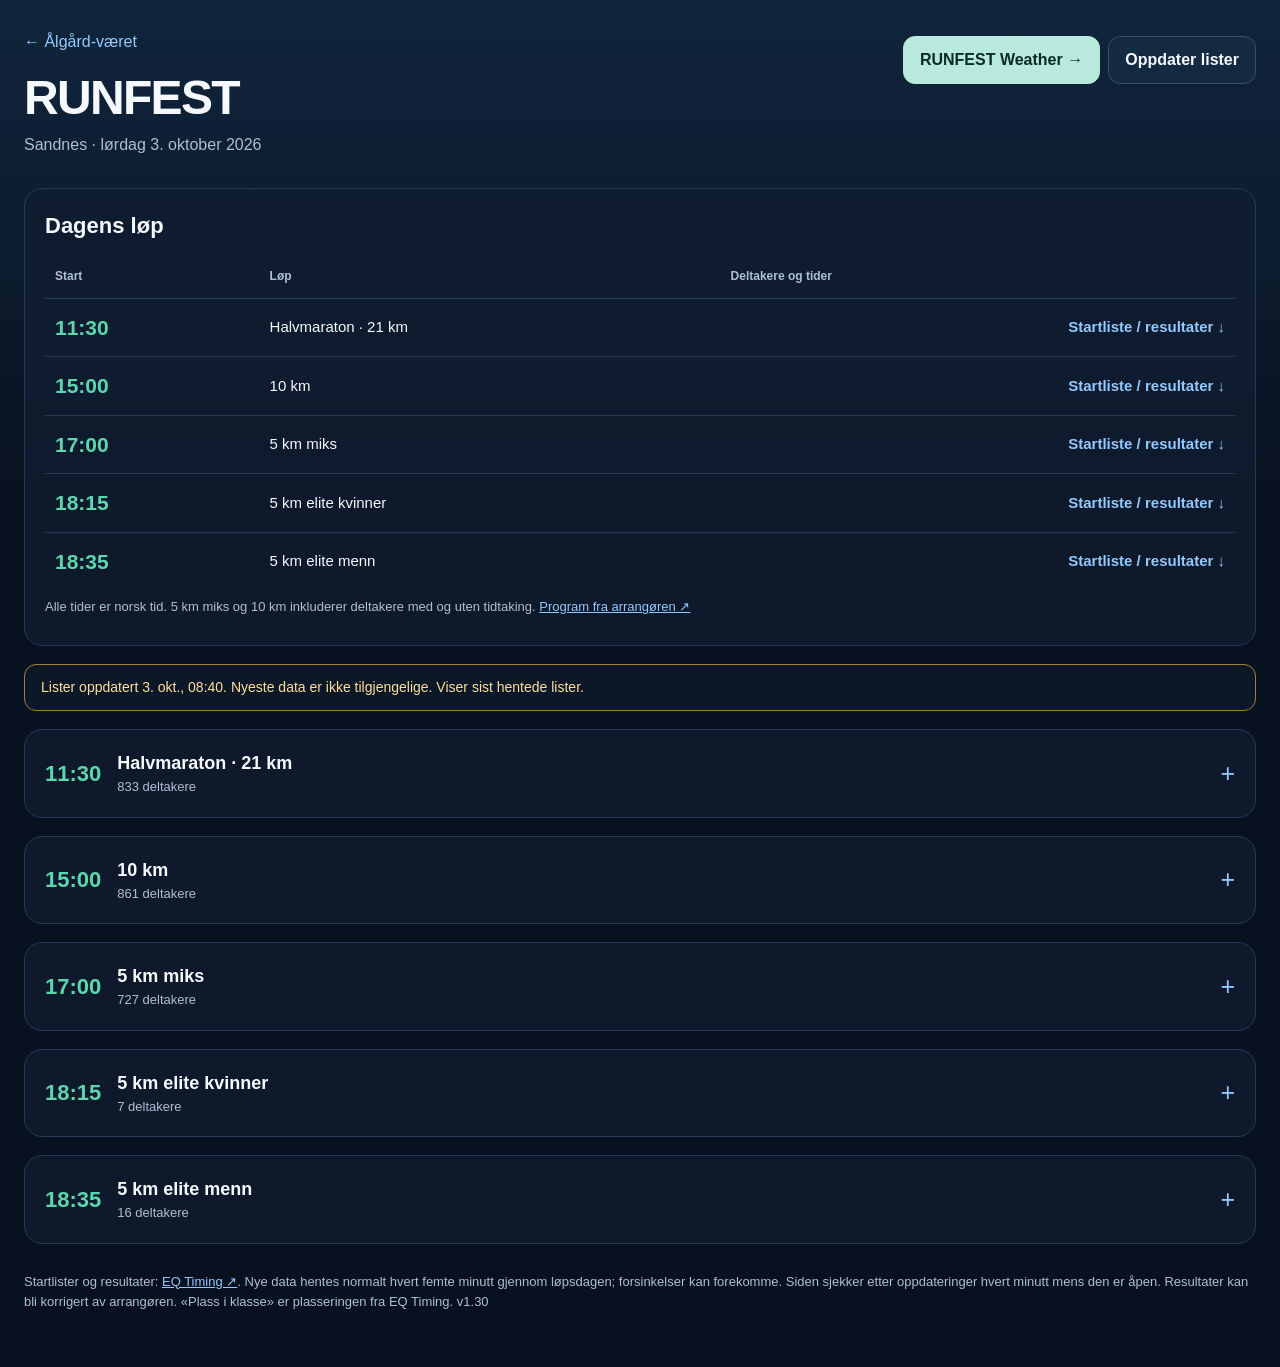
==== index.html @ 770863f0 "Publish RUNFEST schedule, results and hourly weather on runfest.didwell.no" ====
<!doctype html>
<html lang="nb">
<head>
  <meta charset="utf-8">
  <meta name="viewport" content="width=device-width, initial-scale=1, viewport-fit=cover">
  <meta name="theme-color" content="#08111f">
  <meta name="description" content="RUNFEST i Sandnes 3. oktober 2026: program, startlister, resultater og timevarsel.">
  <title>RUNFEST · DidWell</title>
  <link rel="icon" href="favicon-32.png">
  <link rel="stylesheet" href="runfest.css?v=1.29">
</head>
<body>
<main class="wrap">
  <header>
    <div><a class="back" href="https://weather.didwell.no/">← Ålgård-været</a><h1>RUNFEST</h1><p>Sandnes · lørdag 3. oktober 2026</p></div>
    <nav class="actions" aria-label="RUNFEST"><a class="btn primary" href="weather.html">RUNFEST Weather →</a><button class="btn" id="refresh" type="button">Oppdater lister</button></nav>
  </header>
  <section class="panel">
    <div class="table-wrap"><table class="schedule"><caption>Dagens løp</caption><thead><tr><th scope="col">Start</th><th scope="col">Løp</th><th scope="col">Deltakere og tider</th></tr></thead><tbody>
      <tr><td>11:30</td><td>Halvmaraton · 21 km</td><td><a href="#half">Startliste / resultater ↓</a></td></tr>
      <tr><td>15:00</td><td>10 km</td><td><a href="#10k">Startliste / resultater ↓</a></td></tr>
      <tr><td>17:00</td><td>5 km miks</td><td><a href="#5k">Startliste / resultater ↓</a></td></tr>
      <tr><td>18:15</td><td>5 km elite kvinner</td><td><a href="#women">Startliste / resultater ↓</a></td></tr>
      <tr><td>18:35</td><td>5 km elite menn</td><td><a href="#men">Startliste / resultater ↓</a></td></tr>
    </tbody></table></div>
    <p class="note">Alle tider er norsk tid. 5 km miks og 10 km inkluderer deltakere med og uten tidtaking. <a href="https://www.runfestnorway.com/no/runners-info" target="_blank" rel="noopener">Program fra arrangøren ↗</a></p>
  </section>
  <div id="status" class="status" role="status">Henter startlister og resultater …</div>
  <div id="races"></div>
  <noscript><p>Slå på JavaScript for å vise startlistene, eller <a href="https://live.eqtiming.com/80878">åpne EQ Timing</a>.</p></noscript>
  <footer>Startlister og resultater: <a href="https://live.eqtiming.com/80878" target="_blank" rel="noopener">EQ Timing ↗</a>. Nye data hentes normalt hvert femte minutt gjennom løpsdagen; forsinkelser kan forekomme. Siden sjekker etter oppdateringer hvert minutt mens den er åpen. Resultater kan bli korrigert av arrangøren. «Plass i klasse» er plasseringen fra EQ Timing. v1.30</footer>
</main>
<script src="runfest.js?v=1.29"></script>
</body>
</html>
---- runfest.css ----
:root{color-scheme:dark;--bg:#08111f;--panel:#101d30;--line:#263a58;--text:#f5f8fc;--muted:#afbed2;--accent:#92c9ff;--good:#5bd6ad}
*{box-sizing:border-box}body{margin:0;background:linear-gradient(180deg,#10253c,#08111f 520px);color:var(--text);font:16px/1.5 -apple-system,BlinkMacSystemFont,"Segoe UI",Roboto,Arial,sans-serif}a{color:var(--accent)}.wrap{max-width:1400px;margin:auto;padding:24px}header{display:flex;justify-content:space-between;align-items:flex-start;gap:20px;flex-wrap:wrap;margin-bottom:24px}h1{font-size:clamp(32px,5vw,48px);line-height:1.1;letter-spacing:-.035em;margin:12px 0 8px}h2{font-size:22px;line-height:1.25;margin:0}p{margin:7px 0;color:var(--muted)}.eyebrow{font-size:12px;text-transform:uppercase;letter-spacing:.14em;color:var(--good);font-weight:700}.back{text-decoration:none;display:inline-block;padding:6px 0}.actions{display:flex;gap:8px;flex-wrap:wrap;margin-top:12px}.btn{display:inline-flex;align-items:center;justify-content:center;background:#142a43;border:1px solid #36516d;border-radius:12px;padding:11px 16px;color:var(--text);font:inherit;font-weight:650;text-decoration:none;cursor:pointer}.btn.primary{background:#b9e8dc;border-color:#b9e8dc;color:#082c26}.btn:hover{filter:brightness(1.12)}button:disabled{opacity:.6;cursor:wait}a:focus-visible,button:focus-visible,input:focus-visible,summary:focus-visible{outline:2px solid var(--accent);outline-offset:4px}.status{padding:12px 16px;border:1px solid var(--line);border-radius:12px;background:rgba(16,29,48,.6);color:var(--muted);font-size:14px;margin-bottom:18px}.status.error{color:#ffd6da;border-color:#aa4d57}.status.stale{color:#ffdf98;border-color:#a48037}.panel{background:rgba(16,29,48,.75);border:1px solid var(--line);border-radius:18px;padding:20px;margin:0 0 18px;min-width:0}.table-wrap{overflow:auto}table{width:100%;border-collapse:collapse;text-align:left;font-variant-numeric:tabular-nums}th{font-size:12px;font-weight:650;color:var(--muted)}th,td{padding:13px 10px;border-bottom:1px solid var(--line);vertical-align:middle}td{font-size:15px}tr:last-child td{border-bottom:0}.schedule td:first-child{font-size:21px;font-weight:700;color:var(--good);white-space:nowrap}.schedule td:last-child{text-align:right}.schedule a{font-weight:600;text-decoration:none}.schedule caption{text-align:left;padding-bottom:12px;font-size:22px;font-weight:650}.note,footer{font-size:13px;line-height:1.6;color:var(--muted)}footer{padding:10px 0 30px}.race{padding:0;overflow:hidden}.race summary{display:flex;align-items:center;gap:16px;padding:20px;cursor:pointer;list-style:none}.race summary::-webkit-details-marker{display:none}.race summary::after{content:'+';margin-left:auto;font-size:25px;color:var(--accent)}.race[open] summary::after{content:'−'}.race .time{font-weight:750;color:var(--good);font-size:22px}.race .summary-label{font-weight:700;font-size:18px}.race .count{display:block;font-size:13px;font-weight:400;color:var(--muted)}.race-content{padding:0 20px 18px}.race table{min-width:690px}.race td:nth-child(2){font-weight:650}.race .table-wrap{max-height:620px}.race thead{position:sticky;top:0;background:#101d30;z-index:1}.race input{background:#081523;border:1px solid #36516d;border-radius:10px;color:var(--text);padding:11px 12px;font:inherit;width:min(100%,440px);margin:0 0 10px}.completed{color:var(--good)}.weather th,.weather td{text-align:right;white-space:nowrap}.weather th:first-child,.weather td:first-child{text-align:left}.weather th{font-size:13px}.weather td{font-size:16px}.weather .current{background:rgba(91,214,173,.1)}.weather .current td:first-child{color:var(--good);font-weight:700}.arrow{display:inline-block;font-size:23px;color:var(--accent);margin-right:8px;line-height:1;vertical-align:middle;transform-origin:center}.degree{display:inline-block;min-width:39px}.weather caption{text-align:left;font-size:18px;font-weight:650;padding:0 0 15px}.weather th small{display:block;font-weight:400}.empty{color:var(--muted);padding:18px 0}
@media(max-width:650px){.wrap{padding:14px}header{gap:8px}.actions{margin-top:4px}.panel{padding:13px}.race{padding:0}.race summary{padding:16px 13px;gap:12px}.race-content{padding:0 13px 14px}.race .summary-label{font-size:16px}.schedule td{padding:12px 5px;font-size:14px}.schedule td:first-child{font-size:19px}.schedule td:last-child{font-size:12px}.weather th,.weather td{padding:12px 5px}.weather th{font-size:10px}.weather td{font-size:12px}.arrow{font-size:20px;margin-right:3px}.degree{min-width:30px}.weather-panel{padding:12px 6px}.weather caption{padding-left:7px}.note{font-size:12px}.btn{font-size:14px;padding:10px 13px}}
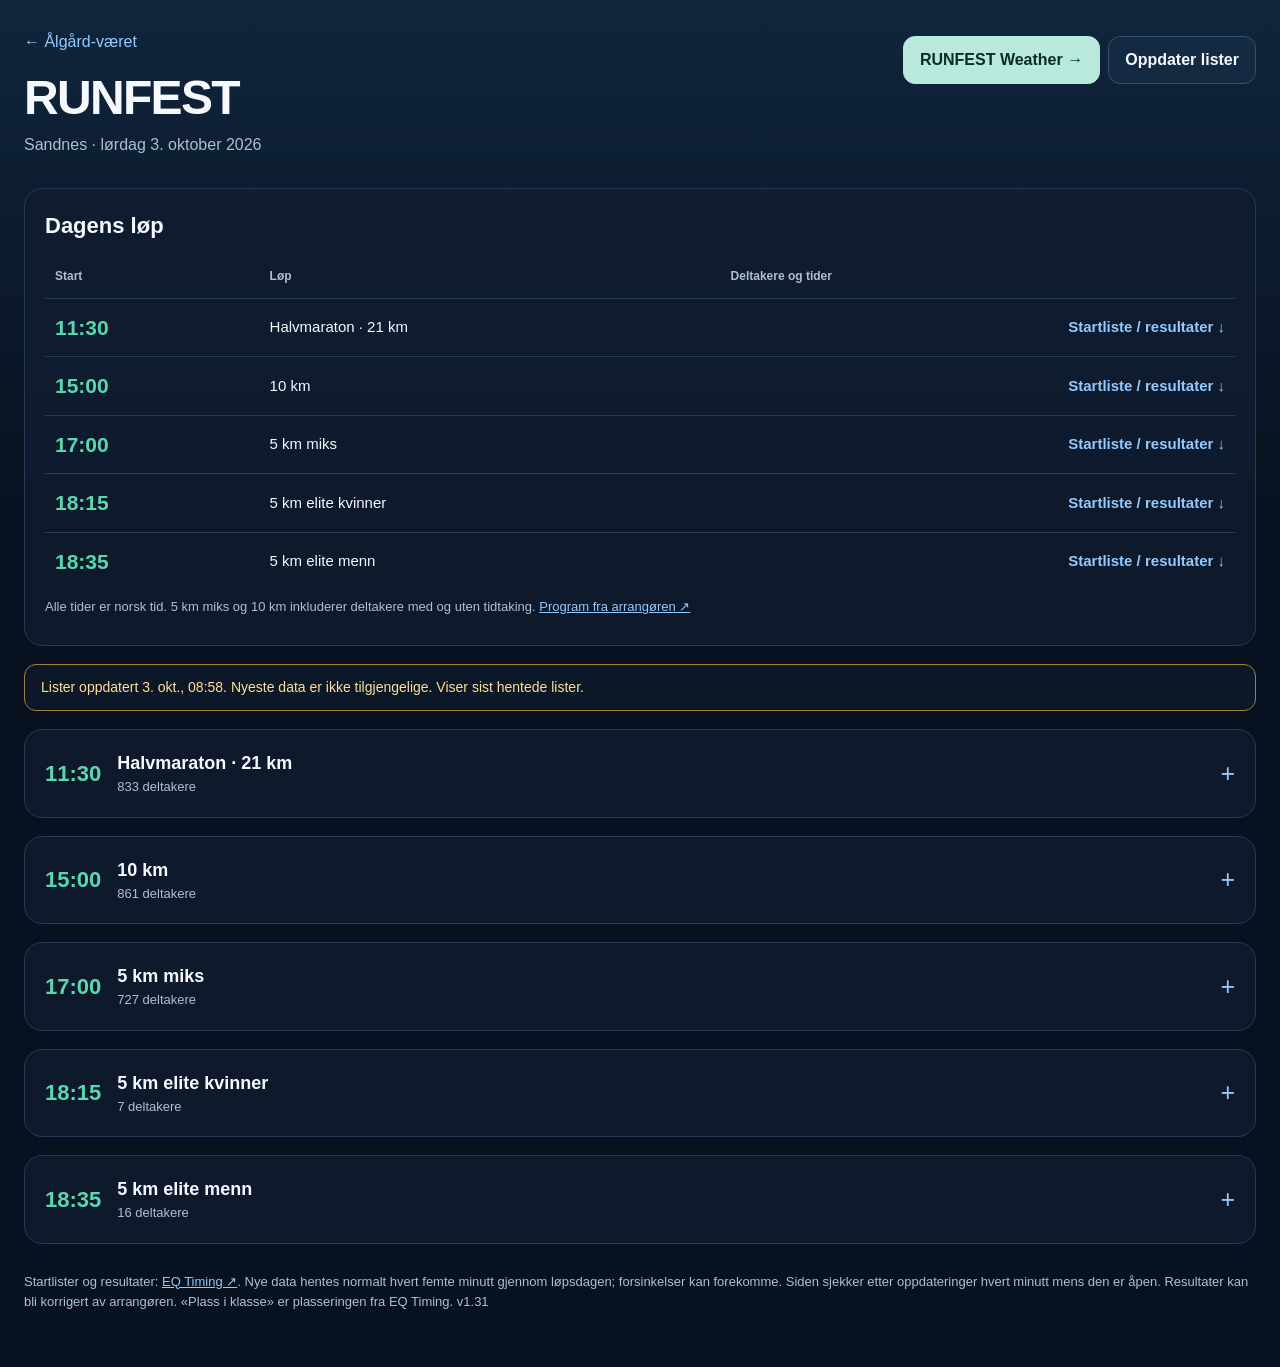
==== commit e8f1e80b: "Add RUNFEST sharing preview and square iPhone/Android home-screen icons (v1.31)" ====
--- a/index.html
+++ b/index.html
@@ -6,8 +6,34 @@
   <meta name="theme-color" content="#08111f">
   <meta name="description" content="RUNFEST i Sandnes 3. oktober 2026: program, startlister, resultater og timevarsel.">
   <title>RUNFEST · DidWell</title>
-  <link rel="icon" href="favicon-32.png">
+  <link rel="icon" type="image/png" sizes="32x32" href="/favicon-32.png?v=1.31">
+  <link rel="icon" type="image/png" sizes="48x48" href="/favicon-48.png?v=1.31">
+  <link rel="apple-touch-icon" sizes="180x180" href="/apple-touch-icon.png?v=1.31">
+  <link rel="manifest" href="/site.webmanifest?v=1.31">
+  <meta name="application-name" content="RUNFEST">
+  <meta name="apple-mobile-web-app-title" content="RUNFEST">
+  <meta name="apple-mobile-web-app-capable" content="yes">
+  <meta name="mobile-web-app-capable" content="yes">
+  <meta name="apple-mobile-web-app-status-bar-style" content="black-translucent">
   <link rel="stylesheet" href="runfest.css?v=1.29">
+  <link rel="canonical" href="https://runfest.didwell.no/">
+  <meta property="og:type" content="website">
+  <meta property="og:locale" content="nb_NO">
+  <meta property="og:site_name" content="RUNFEST · DidWell">
+  <meta property="og:title" content="RUNFEST Sandnes · DidWell">
+  <meta property="og:description" content="Startlister, resultater og vær for RUNFEST i Sandnes.">
+  <meta property="og:url" content="https://runfest.didwell.no/">
+  <meta property="og:image" content="https://runfest.didwell.no/og-runfest.jpg?v=1.31">
+  <meta property="og:image:secure_url" content="https://runfest.didwell.no/og-runfest.jpg?v=1.31">
+  <meta property="og:image:type" content="image/jpeg">
+  <meta property="og:image:width" content="1200">
+  <meta property="og:image:height" content="630">
+  <meta property="og:image:alt" content="RUNFEST Sandnes – startlister, resultater og vær fra DidWell">
+  <meta name="twitter:card" content="summary_large_image">
+  <meta name="twitter:title" content="RUNFEST Sandnes · DidWell">
+  <meta name="twitter:description" content="Startlister, resultater og vær for RUNFEST i Sandnes.">
+  <meta name="twitter:image" content="https://runfest.didwell.no/og-runfest.jpg?v=1.31">
+  <meta name="twitter:image:alt" content="RUNFEST Sandnes – startlister, resultater og vær fra DidWell">
 </head>
 <body>
 <main class="wrap">
@@ -28,7 +54,7 @@
   <div id="status" class="status" role="status">Henter startlister og resultater …</div>
   <div id="races"></div>
   <noscript><p>Slå på JavaScript for å vise startlistene, eller <a href="https://live.eqtiming.com/80878">åpne EQ Timing</a>.</p></noscript>
-  <footer>Startlister og resultater: <a href="https://live.eqtiming.com/80878" target="_blank" rel="noopener">EQ Timing ↗</a>. Nye data hentes normalt hvert femte minutt gjennom løpsdagen; forsinkelser kan forekomme. Siden sjekker etter oppdateringer hvert minutt mens den er åpen. Resultater kan bli korrigert av arrangøren. «Plass i klasse» er plasseringen fra EQ Timing. v1.30</footer>
+  <footer>Startlister og resultater: <a href="https://live.eqtiming.com/80878" target="_blank" rel="noopener">EQ Timing ↗</a>. Nye data hentes normalt hvert femte minutt gjennom løpsdagen; forsinkelser kan forekomme. Siden sjekker etter oppdateringer hvert minutt mens den er åpen. Resultater kan bli korrigert av arrangøren. «Plass i klasse» er plasseringen fra EQ Timing. v1.31</footer>
 </main>
 <script src="runfest.js?v=1.29"></script>
 </body>
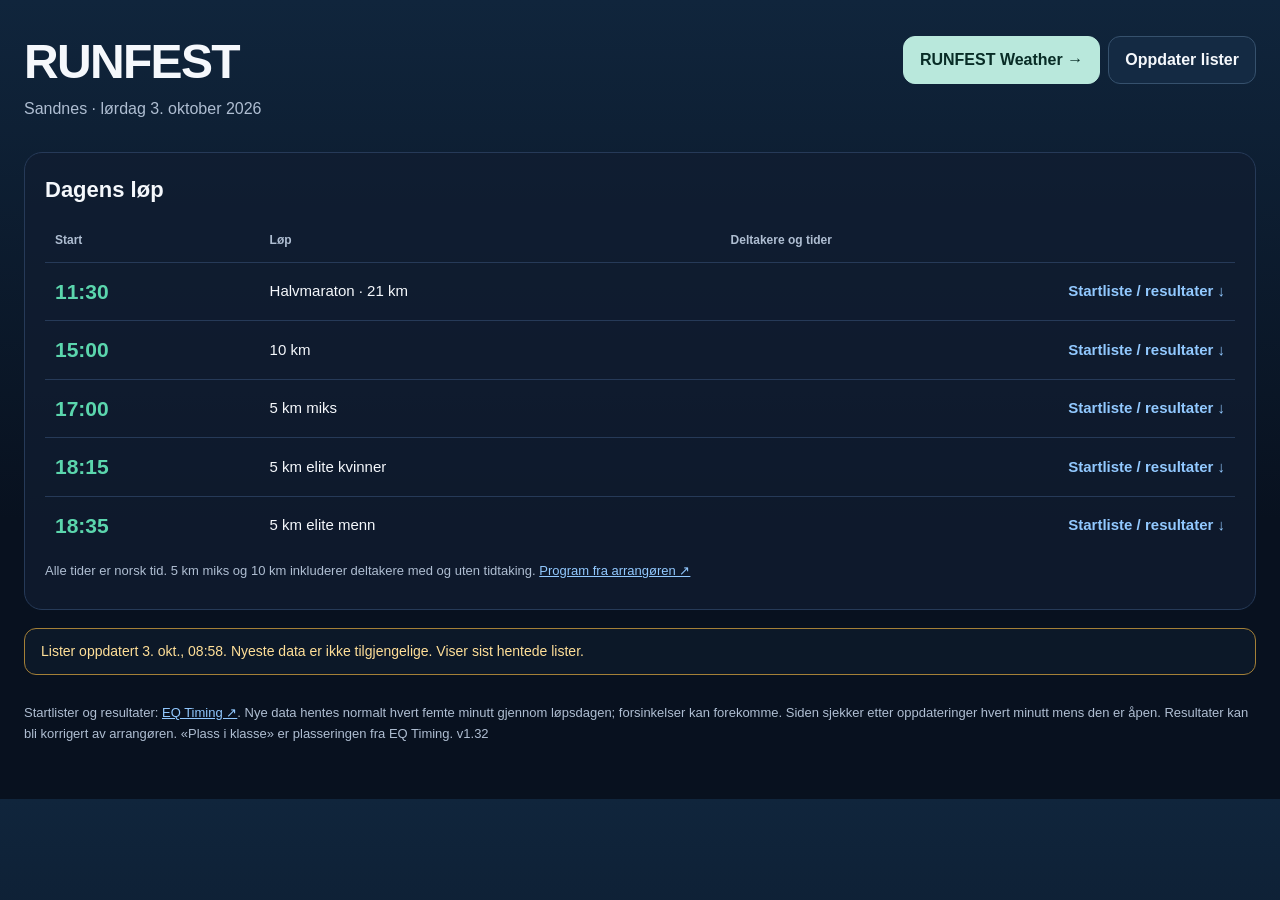
==== commit 6b15eb80: "Keep today's races, remove duplicate cards and pin weather headings (v1.32)" ====
--- a/index.html
+++ b/index.html
@@ -15,7 +15,7 @@
   <meta name="apple-mobile-web-app-capable" content="yes">
   <meta name="mobile-web-app-capable" content="yes">
   <meta name="apple-mobile-web-app-status-bar-style" content="black-translucent">
-  <link rel="stylesheet" href="runfest.css?v=1.29">
+  <link rel="stylesheet" href="runfest.css?v=1.32">
   <link rel="canonical" href="https://runfest.didwell.no/">
   <meta property="og:type" content="website">
   <meta property="og:locale" content="nb_NO">
@@ -38,7 +38,7 @@
 <body>
 <main class="wrap">
   <header>
-    <div><a class="back" href="https://weather.didwell.no/">← Ålgård-været</a><h1>RUNFEST</h1><p>Sandnes · lørdag 3. oktober 2026</p></div>
+    <div><h1>RUNFEST</h1><p>Sandnes · lørdag 3. oktober 2026</p></div>
     <nav class="actions" aria-label="RUNFEST"><a class="btn primary" href="weather.html">RUNFEST Weather →</a><button class="btn" id="refresh" type="button">Oppdater lister</button></nav>
   </header>
   <section class="panel">
@@ -52,10 +52,10 @@
     <p class="note">Alle tider er norsk tid. 5 km miks og 10 km inkluderer deltakere med og uten tidtaking. <a href="https://www.runfestnorway.com/no/runners-info" target="_blank" rel="noopener">Program fra arrangøren ↗</a></p>
   </section>
   <div id="status" class="status" role="status">Henter startlister og resultater …</div>
-  <div id="races"></div>
+  <dialog id="race-dialog"><div class="dialog-heading"><h2 id="race-title"></h2><button class="btn" id="close-race" type="button" aria-label="Lukk startliste">Lukk ×</button></div><div id="race-list"></div></dialog>
   <noscript><p>Slå på JavaScript for å vise startlistene, eller <a href="https://live.eqtiming.com/80878">åpne EQ Timing</a>.</p></noscript>
-  <footer>Startlister og resultater: <a href="https://live.eqtiming.com/80878" target="_blank" rel="noopener">EQ Timing ↗</a>. Nye data hentes normalt hvert femte minutt gjennom løpsdagen; forsinkelser kan forekomme. Siden sjekker etter oppdateringer hvert minutt mens den er åpen. Resultater kan bli korrigert av arrangøren. «Plass i klasse» er plasseringen fra EQ Timing. v1.31</footer>
+  <footer>Startlister og resultater: <a href="https://live.eqtiming.com/80878" target="_blank" rel="noopener">EQ Timing ↗</a>. Nye data hentes normalt hvert femte minutt gjennom løpsdagen; forsinkelser kan forekomme. Siden sjekker etter oppdateringer hvert minutt mens den er åpen. Resultater kan bli korrigert av arrangøren. «Plass i klasse» er plasseringen fra EQ Timing. v1.32</footer>
 </main>
-<script src="runfest.js?v=1.29"></script>
+<script src="runfest.js?v=1.32"></script>
 </body>
 </html>
--- a/runfest.css
+++ b/runfest.css
@@ -1,3 +1,9 @@
 :root{color-scheme:dark;--bg:#08111f;--panel:#101d30;--line:#263a58;--text:#f5f8fc;--muted:#afbed2;--accent:#92c9ff;--good:#5bd6ad}
 *{box-sizing:border-box}body{margin:0;background:linear-gradient(180deg,#10253c,#08111f 520px);color:var(--text);font:16px/1.5 -apple-system,BlinkMacSystemFont,"Segoe UI",Roboto,Arial,sans-serif}a{color:var(--accent)}.wrap{max-width:1400px;margin:auto;padding:24px}header{display:flex;justify-content:space-between;align-items:flex-start;gap:20px;flex-wrap:wrap;margin-bottom:24px}h1{font-size:clamp(32px,5vw,48px);line-height:1.1;letter-spacing:-.035em;margin:12px 0 8px}h2{font-size:22px;line-height:1.25;margin:0}p{margin:7px 0;color:var(--muted)}.eyebrow{font-size:12px;text-transform:uppercase;letter-spacing:.14em;color:var(--good);font-weight:700}.back{text-decoration:none;display:inline-block;padding:6px 0}.actions{display:flex;gap:8px;flex-wrap:wrap;margin-top:12px}.btn{display:inline-flex;align-items:center;justify-content:center;background:#142a43;border:1px solid #36516d;border-radius:12px;padding:11px 16px;color:var(--text);font:inherit;font-weight:650;text-decoration:none;cursor:pointer}.btn.primary{background:#b9e8dc;border-color:#b9e8dc;color:#082c26}.btn:hover{filter:brightness(1.12)}button:disabled{opacity:.6;cursor:wait}a:focus-visible,button:focus-visible,input:focus-visible,summary:focus-visible{outline:2px solid var(--accent);outline-offset:4px}.status{padding:12px 16px;border:1px solid var(--line);border-radius:12px;background:rgba(16,29,48,.6);color:var(--muted);font-size:14px;margin-bottom:18px}.status.error{color:#ffd6da;border-color:#aa4d57}.status.stale{color:#ffdf98;border-color:#a48037}.panel{background:rgba(16,29,48,.75);border:1px solid var(--line);border-radius:18px;padding:20px;margin:0 0 18px;min-width:0}.table-wrap{overflow:auto}table{width:100%;border-collapse:collapse;text-align:left;font-variant-numeric:tabular-nums}th{font-size:12px;font-weight:650;color:var(--muted)}th,td{padding:13px 10px;border-bottom:1px solid var(--line);vertical-align:middle}td{font-size:15px}tr:last-child td{border-bottom:0}.schedule td:first-child{font-size:21px;font-weight:700;color:var(--good);white-space:nowrap}.schedule td:last-child{text-align:right}.schedule a{font-weight:600;text-decoration:none}.schedule caption{text-align:left;padding-bottom:12px;font-size:22px;font-weight:650}.note,footer{font-size:13px;line-height:1.6;color:var(--muted)}footer{padding:10px 0 30px}.race{padding:0;overflow:hidden}.race summary{display:flex;align-items:center;gap:16px;padding:20px;cursor:pointer;list-style:none}.race summary::-webkit-details-marker{display:none}.race summary::after{content:'+';margin-left:auto;font-size:25px;color:var(--accent)}.race[open] summary::after{content:'−'}.race .time{font-weight:750;color:var(--good);font-size:22px}.race .summary-label{font-weight:700;font-size:18px}.race .count{display:block;font-size:13px;font-weight:400;color:var(--muted)}.race-content{padding:0 20px 18px}.race table{min-width:690px}.race td:nth-child(2){font-weight:650}.race .table-wrap{max-height:620px}.race thead{position:sticky;top:0;background:#101d30;z-index:1}.race input{background:#081523;border:1px solid #36516d;border-radius:10px;color:var(--text);padding:11px 12px;font:inherit;width:min(100%,440px);margin:0 0 10px}.completed{color:var(--good)}.weather th,.weather td{text-align:right;white-space:nowrap}.weather th:first-child,.weather td:first-child{text-align:left}.weather th{font-size:13px}.weather td{font-size:16px}.weather .current{background:rgba(91,214,173,.1)}.weather .current td:first-child{color:var(--good);font-weight:700}.arrow{display:inline-block;font-size:23px;color:var(--accent);margin-right:8px;line-height:1;vertical-align:middle;transform-origin:center}.degree{display:inline-block;min-width:39px}.weather caption{text-align:left;font-size:18px;font-weight:650;padding:0 0 15px}.weather th small{display:block;font-weight:400}.empty{color:var(--muted);padding:18px 0}
 @media(max-width:650px){.wrap{padding:14px}header{gap:8px}.actions{margin-top:4px}.panel{padding:13px}.race{padding:0}.race summary{padding:16px 13px;gap:12px}.race-content{padding:0 13px 14px}.race .summary-label{font-size:16px}.schedule td{padding:12px 5px;font-size:14px}.schedule td:first-child{font-size:19px}.schedule td:last-child{font-size:12px}.weather th,.weather td{padding:12px 5px}.weather th{font-size:10px}.weather td{font-size:12px}.arrow{font-size:20px;margin-right:3px}.degree{min-width:30px}.weather-panel{padding:12px 6px}.weather caption{padding-left:7px}.note{font-size:12px}.btn{font-size:14px;padding:10px 13px}}
+
+/* Keep weather column headings at the viewport top while scrolling. */
+.weather-panel,.weather-panel>.table-wrap{overflow:visible}.weather th{position:sticky;top:0;z-index:5;background:#101d30;box-shadow:0 1px 0 var(--line)}.weather .race-hour{background:rgba(185,232,220,.14)}.weather .race-hour td:first-child{border-left:3px solid var(--good);font-weight:700;color:var(--good)}.race-start{display:block;font-size:12px;font-weight:500;white-space:normal;max-width:180px;margin-top:3px}.weather .current.race-hour{background:rgba(91,214,173,.23)}
+@media(max-width:650px){.weather{table-layout:fixed}.weather th,.weather td{white-space:normal;overflow-wrap:anywhere}.weather th:first-child{width:26%}.weather th:last-child{width:18%}.race-start{font-size:10px}.race-detail .race-content{padding:12px 5px}.schedule .race-detail>td{padding:0}.race-toggle{font-size:12px}.weather th{padding:10px 3px}.weather td{padding:12px 3px}}
+
+dialog{color:var(--text);background:#101d30;border:1px solid var(--line);border-radius:18px;width:min(1100px,calc(100% - 28px));max-height:90dvh;padding:20px}dialog::backdrop{background:rgba(0,0,0,.7)}.dialog-heading{display:flex;gap:16px;justify-content:space-between;align-items:center;margin-bottom:16px}.dialog-heading h2{font-size:20px}dialog .race-content{padding:0}dialog input{background:#081523;border:1px solid #36516d;border-radius:10px;color:var(--text);padding:11px 12px;font:inherit;width:min(100%,440px);margin-bottom:10px}dialog .table-wrap{max-height:60dvh}.participants{min-width:690px}.participants thead{position:sticky;top:0;background:#101d30;z-index:1}.participants td:nth-child(2){font-weight:650}
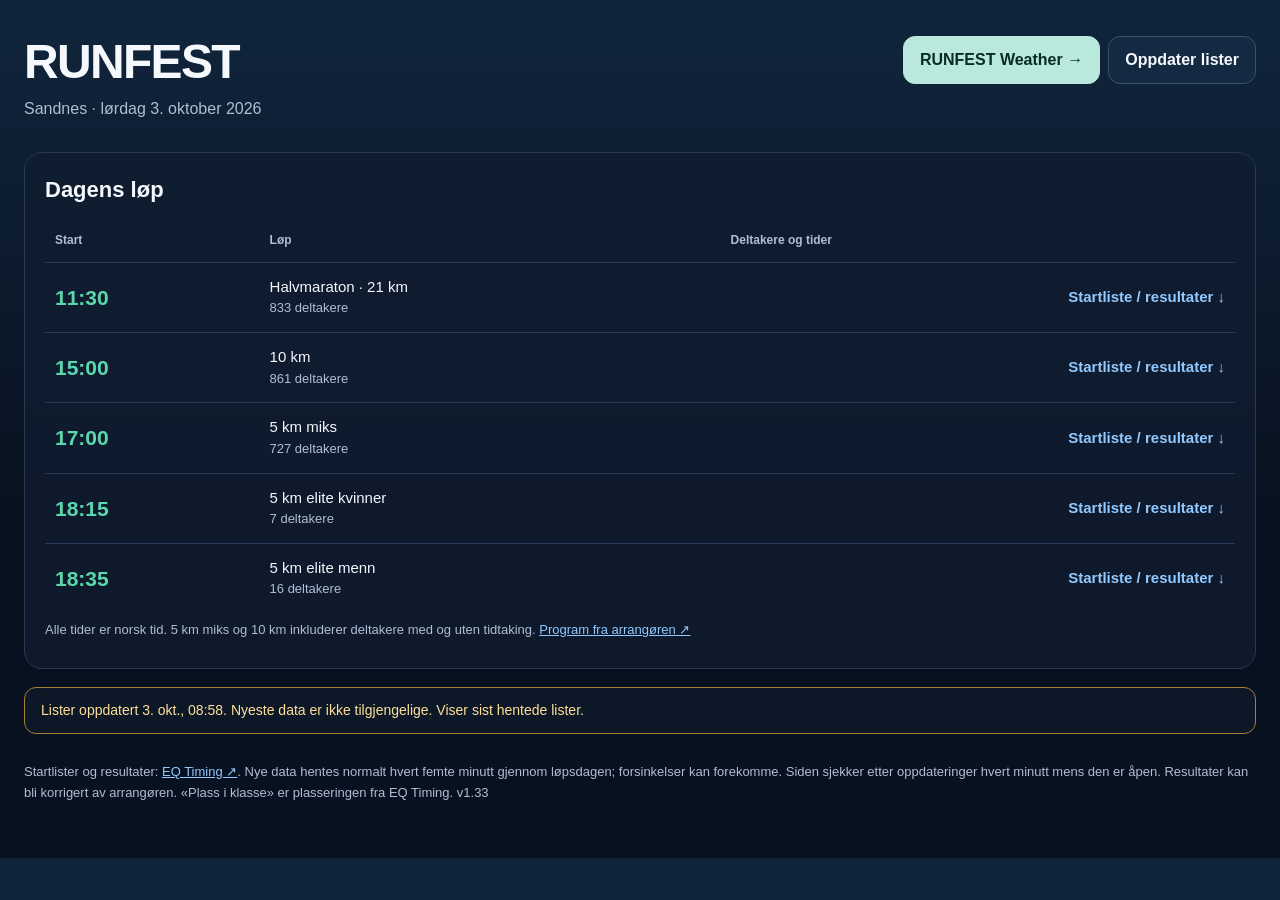
==== commit 8eaefc70: "Restore participant and result counts in today's race schedule (v1.33)" ====
--- a/index.html
+++ b/index.html
@@ -15,7 +15,7 @@
   <meta name="apple-mobile-web-app-capable" content="yes">
   <meta name="mobile-web-app-capable" content="yes">
   <meta name="apple-mobile-web-app-status-bar-style" content="black-translucent">
-  <link rel="stylesheet" href="runfest.css?v=1.32">
+  <link rel="stylesheet" href="runfest.css?v=1.33">
   <link rel="canonical" href="https://runfest.didwell.no/">
   <meta property="og:type" content="website">
   <meta property="og:locale" content="nb_NO">
@@ -54,8 +54,8 @@
   <div id="status" class="status" role="status">Henter startlister og resultater …</div>
   <dialog id="race-dialog"><div class="dialog-heading"><h2 id="race-title"></h2><button class="btn" id="close-race" type="button" aria-label="Lukk startliste">Lukk ×</button></div><div id="race-list"></div></dialog>
   <noscript><p>Slå på JavaScript for å vise startlistene, eller <a href="https://live.eqtiming.com/80878">åpne EQ Timing</a>.</p></noscript>
-  <footer>Startlister og resultater: <a href="https://live.eqtiming.com/80878" target="_blank" rel="noopener">EQ Timing ↗</a>. Nye data hentes normalt hvert femte minutt gjennom løpsdagen; forsinkelser kan forekomme. Siden sjekker etter oppdateringer hvert minutt mens den er åpen. Resultater kan bli korrigert av arrangøren. «Plass i klasse» er plasseringen fra EQ Timing. v1.32</footer>
+  <footer>Startlister og resultater: <a href="https://live.eqtiming.com/80878" target="_blank" rel="noopener">EQ Timing ↗</a>. Nye data hentes normalt hvert femte minutt gjennom løpsdagen; forsinkelser kan forekomme. Siden sjekker etter oppdateringer hvert minutt mens den er åpen. Resultater kan bli korrigert av arrangøren. «Plass i klasse» er plasseringen fra EQ Timing. v1.33</footer>
 </main>
-<script src="runfest.js?v=1.32"></script>
+<script src="runfest.js?v=1.33"></script>
 </body>
 </html>
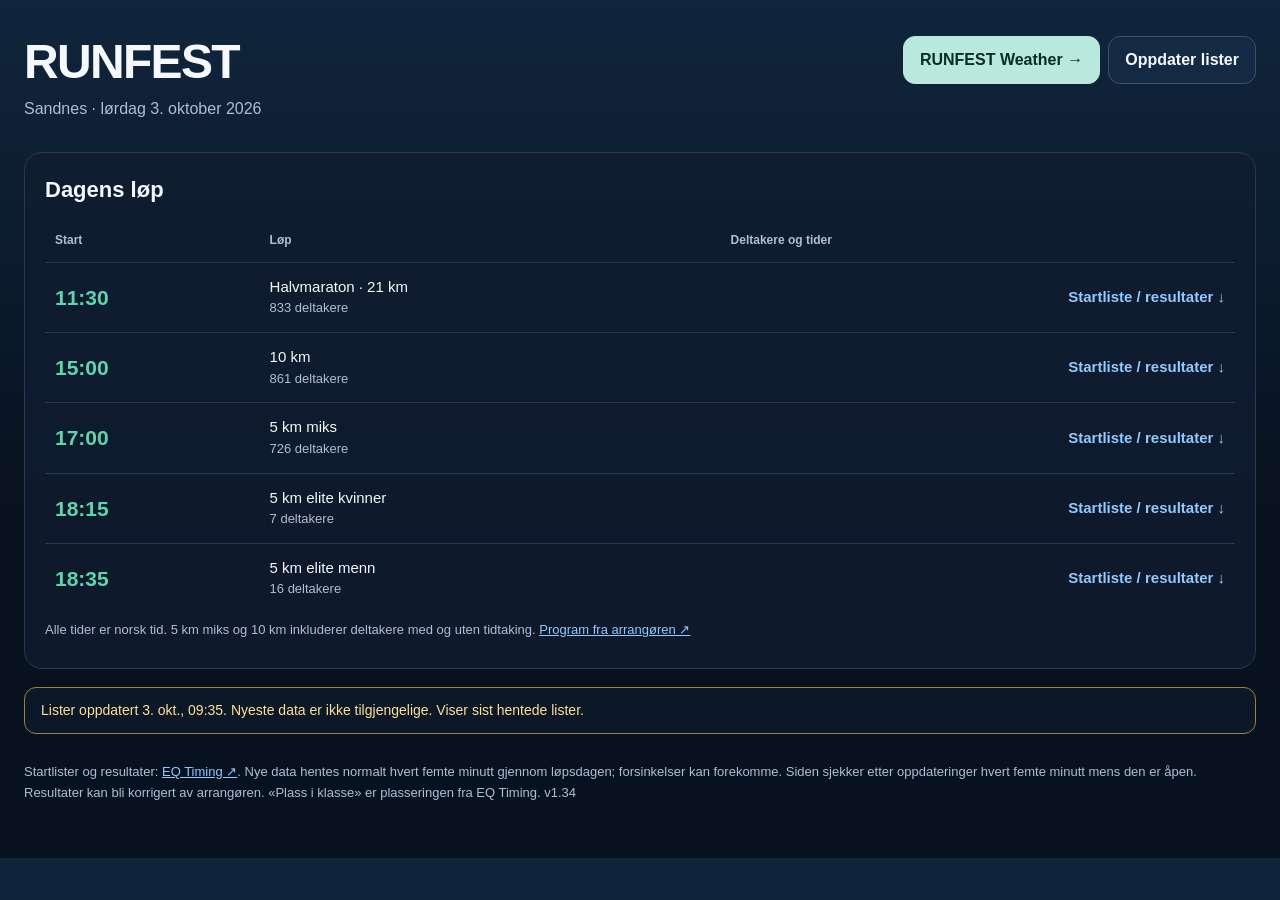
==== commit 1ff2e820: "Add alternate live-data fetch when raw snapshot cannot load (v1.34)" ====
--- a/index.html
+++ b/index.html
@@ -15,7 +15,7 @@
   <meta name="apple-mobile-web-app-capable" content="yes">
   <meta name="mobile-web-app-capable" content="yes">
   <meta name="apple-mobile-web-app-status-bar-style" content="black-translucent">
-  <link rel="stylesheet" href="runfest.css?v=1.33">
+  <link rel="stylesheet" href="runfest.css?v=1.34">
   <link rel="canonical" href="https://runfest.didwell.no/">
   <meta property="og:type" content="website">
   <meta property="og:locale" content="nb_NO">
@@ -54,8 +54,8 @@
   <div id="status" class="status" role="status">Henter startlister og resultater …</div>
   <dialog id="race-dialog"><div class="dialog-heading"><h2 id="race-title"></h2><button class="btn" id="close-race" type="button" aria-label="Lukk startliste">Lukk ×</button></div><div id="race-list"></div></dialog>
   <noscript><p>Slå på JavaScript for å vise startlistene, eller <a href="https://live.eqtiming.com/80878">åpne EQ Timing</a>.</p></noscript>
-  <footer>Startlister og resultater: <a href="https://live.eqtiming.com/80878" target="_blank" rel="noopener">EQ Timing ↗</a>. Nye data hentes normalt hvert femte minutt gjennom løpsdagen; forsinkelser kan forekomme. Siden sjekker etter oppdateringer hvert minutt mens den er åpen. Resultater kan bli korrigert av arrangøren. «Plass i klasse» er plasseringen fra EQ Timing. v1.33</footer>
+  <footer>Startlister og resultater: <a href="https://live.eqtiming.com/80878" target="_blank" rel="noopener">EQ Timing ↗</a>. Nye data hentes normalt hvert femte minutt gjennom løpsdagen; forsinkelser kan forekomme. Siden sjekker etter oppdateringer hvert femte minutt mens den er åpen. Resultater kan bli korrigert av arrangøren. «Plass i klasse» er plasseringen fra EQ Timing. v1.34</footer>
 </main>
-<script src="runfest.js?v=1.33"></script>
+<script src="runfest.js?v=1.34"></script>
 </body>
 </html>
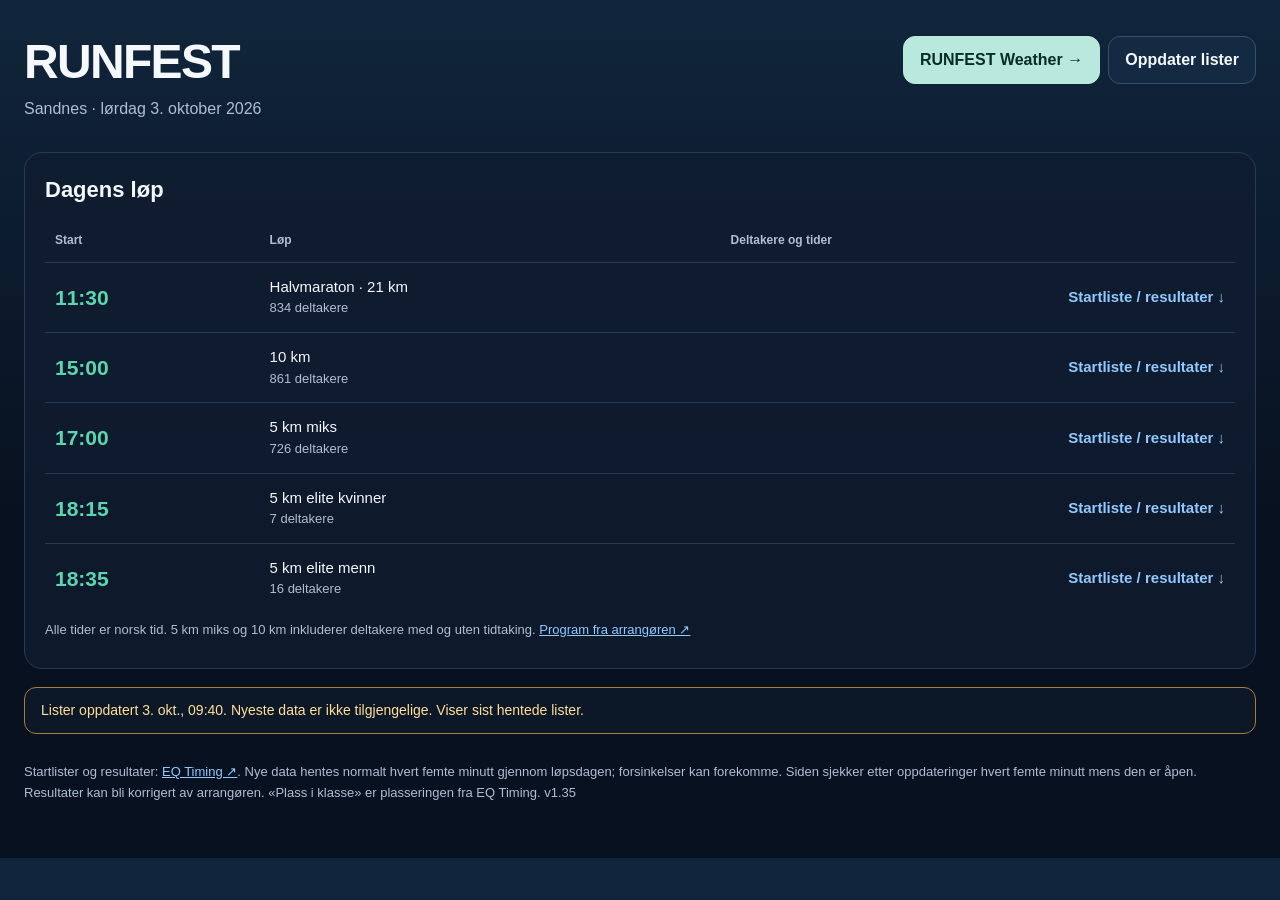
==== commit de592bdc: "Exclude RUNFEST and weather pages from search indexing while preserving link previews" ====
--- a/index.html
+++ b/index.html
@@ -2,6 +2,7 @@
 <html lang="nb">
 <head>
   <meta charset="utf-8">
+  <meta name="robots" content="noindex, nofollow, noimageindex">
   <meta name="viewport" content="width=device-width, initial-scale=1, viewport-fit=cover">
   <meta name="theme-color" content="#08111f">
   <meta name="description" content="RUNFEST i Sandnes 3. oktober 2026: program, startlister, resultater og timevarsel.">
@@ -15,7 +16,7 @@
   <meta name="apple-mobile-web-app-capable" content="yes">
   <meta name="mobile-web-app-capable" content="yes">
   <meta name="apple-mobile-web-app-status-bar-style" content="black-translucent">
-  <link rel="stylesheet" href="runfest.css?v=1.34">
+  <link rel="stylesheet" href="runfest.css?v=1.35">
   <link rel="canonical" href="https://runfest.didwell.no/">
   <meta property="og:type" content="website">
   <meta property="og:locale" content="nb_NO">
@@ -54,8 +55,8 @@
   <div id="status" class="status" role="status">Henter startlister og resultater …</div>
   <dialog id="race-dialog"><div class="dialog-heading"><h2 id="race-title"></h2><button class="btn" id="close-race" type="button" aria-label="Lukk startliste">Lukk ×</button></div><div id="race-list"></div></dialog>
   <noscript><p>Slå på JavaScript for å vise startlistene, eller <a href="https://live.eqtiming.com/80878">åpne EQ Timing</a>.</p></noscript>
-  <footer>Startlister og resultater: <a href="https://live.eqtiming.com/80878" target="_blank" rel="noopener">EQ Timing ↗</a>. Nye data hentes normalt hvert femte minutt gjennom løpsdagen; forsinkelser kan forekomme. Siden sjekker etter oppdateringer hvert femte minutt mens den er åpen. Resultater kan bli korrigert av arrangøren. «Plass i klasse» er plasseringen fra EQ Timing. v1.34</footer>
+  <footer>Startlister og resultater: <a href="https://live.eqtiming.com/80878" target="_blank" rel="noopener">EQ Timing ↗</a>. Nye data hentes normalt hvert femte minutt gjennom løpsdagen; forsinkelser kan forekomme. Siden sjekker etter oppdateringer hvert femte minutt mens den er åpen. Resultater kan bli korrigert av arrangøren. «Plass i klasse» er plasseringen fra EQ Timing. v1.35</footer>
 </main>
-<script src="runfest.js?v=1.34"></script>
+<script src="runfest.js?v=1.35"></script>
 </body>
 </html>
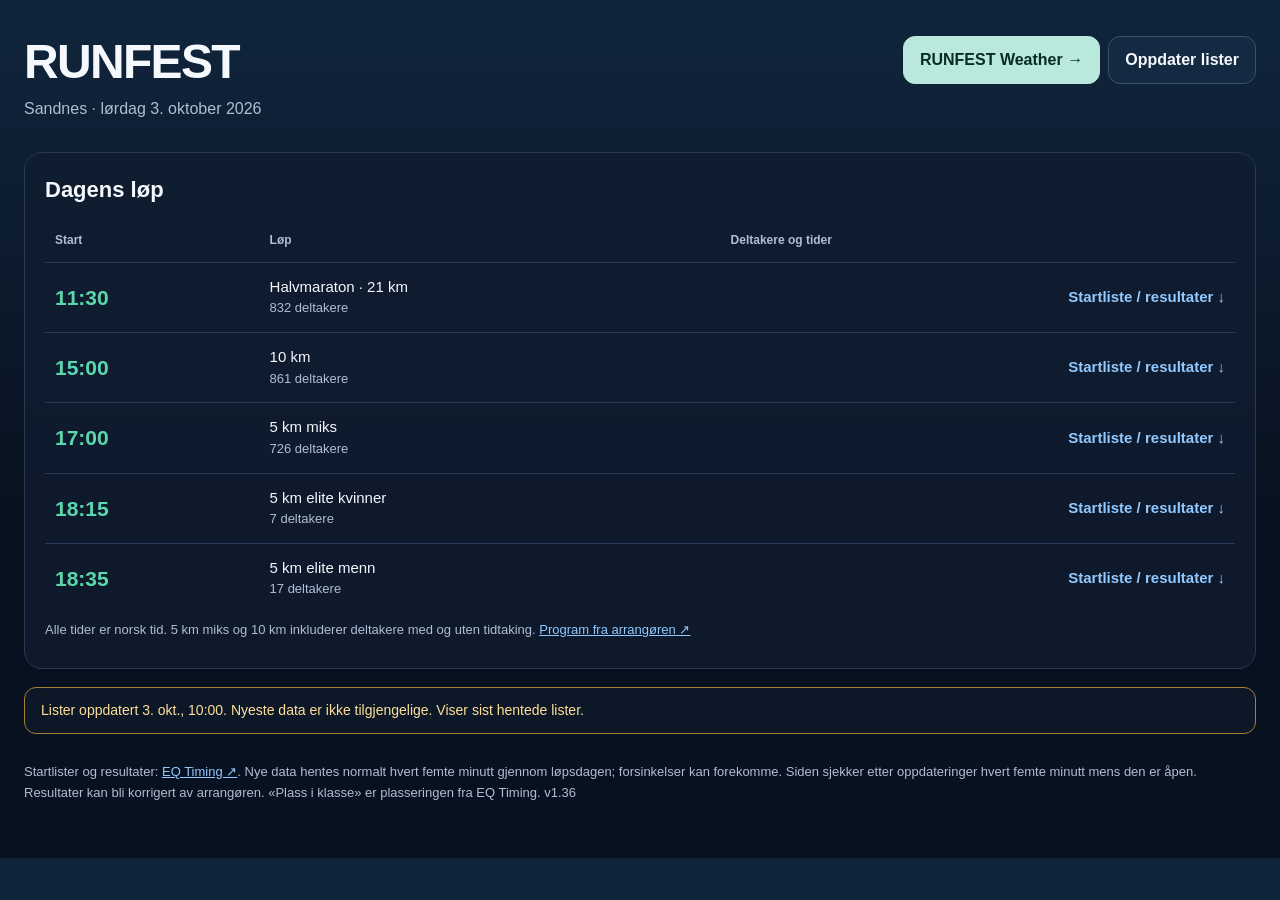
==== commit b89fcb51: "Keep home-screen navigation and sticky weather headings below iPhone safe area" ====
--- a/index.html
+++ b/index.html
@@ -16,7 +16,7 @@
   <meta name="apple-mobile-web-app-capable" content="yes">
   <meta name="mobile-web-app-capable" content="yes">
   <meta name="apple-mobile-web-app-status-bar-style" content="black-translucent">
-  <link rel="stylesheet" href="runfest.css?v=1.35">
+  <link rel="stylesheet" href="runfest.css?v=1.36">
   <link rel="canonical" href="https://runfest.didwell.no/">
   <meta property="og:type" content="website">
   <meta property="og:locale" content="nb_NO">
@@ -55,7 +55,7 @@
   <div id="status" class="status" role="status">Henter startlister og resultater …</div>
   <dialog id="race-dialog"><div class="dialog-heading"><h2 id="race-title"></h2><button class="btn" id="close-race" type="button" aria-label="Lukk startliste">Lukk ×</button></div><div id="race-list"></div></dialog>
   <noscript><p>Slå på JavaScript for å vise startlistene, eller <a href="https://live.eqtiming.com/80878">åpne EQ Timing</a>.</p></noscript>
-  <footer>Startlister og resultater: <a href="https://live.eqtiming.com/80878" target="_blank" rel="noopener">EQ Timing ↗</a>. Nye data hentes normalt hvert femte minutt gjennom løpsdagen; forsinkelser kan forekomme. Siden sjekker etter oppdateringer hvert femte minutt mens den er åpen. Resultater kan bli korrigert av arrangøren. «Plass i klasse» er plasseringen fra EQ Timing. v1.35</footer>
+  <footer>Startlister og resultater: <a href="https://live.eqtiming.com/80878" target="_blank" rel="noopener">EQ Timing ↗</a>. Nye data hentes normalt hvert femte minutt gjennom løpsdagen; forsinkelser kan forekomme. Siden sjekker etter oppdateringer hvert femte minutt mens den er åpen. Resultater kan bli korrigert av arrangøren. «Plass i klasse» er plasseringen fra EQ Timing. v1.36</footer>
 </main>
 <script src="runfest.js?v=1.35"></script>
 </body>
--- a/runfest.css
+++ b/runfest.css
@@ -7,3 +7,10 @@
 @media(max-width:650px){.weather{table-layout:fixed}.weather th,.weather td{white-space:normal;overflow-wrap:anywhere}.weather th:first-child{width:26%}.weather th:last-child{width:18%}.race-start{font-size:10px}.race-detail .race-content{padding:12px 5px}.schedule .race-detail>td{padding:0}.race-toggle{font-size:12px}.weather th{padding:10px 3px}.weather td{padding:12px 3px}}
 
 dialog{color:var(--text);background:#101d30;border:1px solid var(--line);border-radius:18px;width:min(1100px,calc(100% - 28px));max-height:90dvh;padding:20px}dialog::backdrop{background:rgba(0,0,0,.7)}.dialog-heading{display:flex;gap:16px;justify-content:space-between;align-items:center;margin-bottom:16px}.dialog-heading h2{font-size:20px}dialog .race-content{padding:0}dialog input{background:#081523;border:1px solid #36516d;border-radius:10px;color:var(--text);padding:11px 12px;font:inherit;width:min(100%,440px);margin-bottom:10px}dialog .table-wrap{max-height:60dvh}.participants{min-width:690px}.participants thead{position:sticky;top:0;background:#101d30;z-index:1}.participants td:nth-child(2){font-weight:650}
+
+/* Respect the iPhone status bar and home indicator in home-screen mode. */
+:root{--page-padding:24px}
+.wrap{padding:calc(var(--page-padding) + env(safe-area-inset-top,0px)) max(var(--page-padding),env(safe-area-inset-right,0px)) calc(var(--page-padding) + env(safe-area-inset-bottom,0px)) max(var(--page-padding),env(safe-area-inset-left,0px))}
+.weather th{top:env(safe-area-inset-top,0px)}
+body::before{content:"";position:fixed;inset:0 0 auto;height:env(safe-area-inset-top,0px);background:var(--bg);z-index:20;pointer-events:none}
+@media(max-width:650px){:root{--page-padding:14px}}
